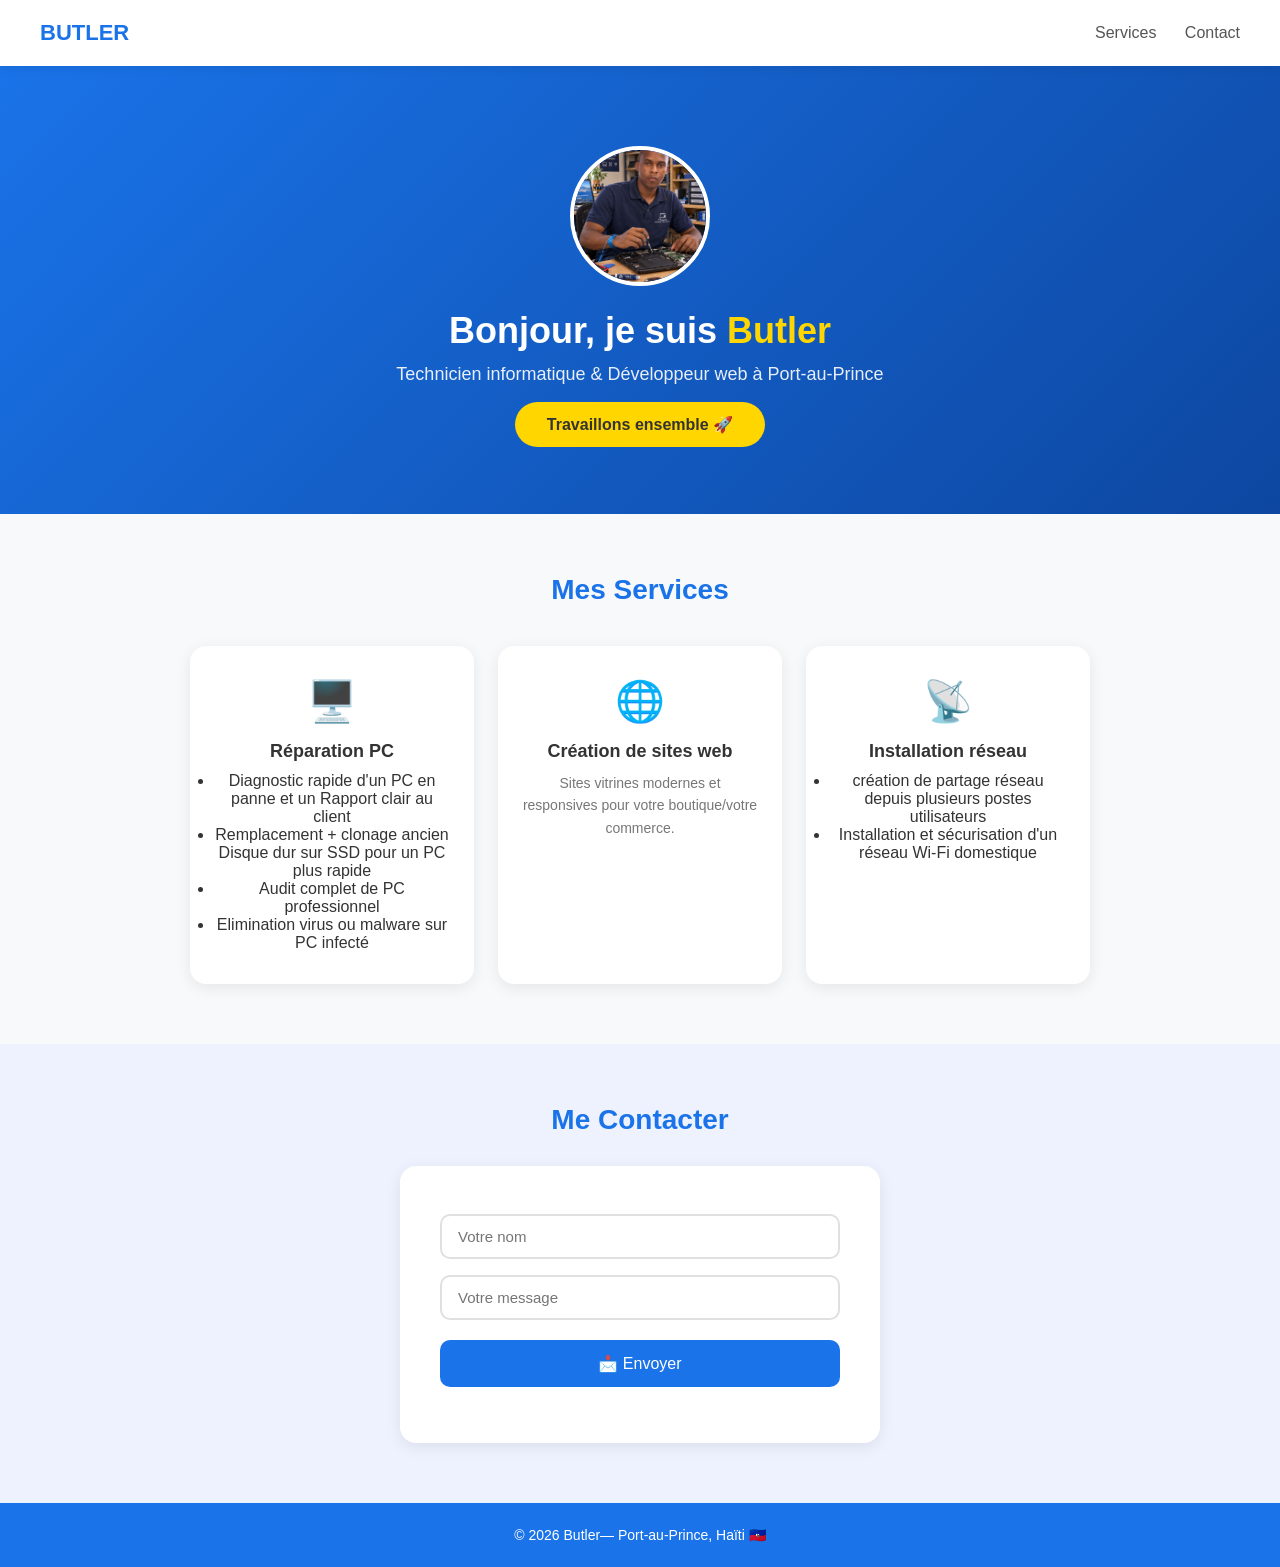
==== index1.html @ fb455bf8 "premier commit - mon portfolio" ====
<!DOCTYPE html>
<html lang="fr">
  <head>
    <meta charset="UTF-8">
    <meta name="viewport" content="width=device-width, initial-scale=1.0">
    <title>Butler— Technicien & Développeur Web</title>
    <link rel="stylesheet" href="style1.css">
  </head>
  <body>

    <!-- NAVIGATION -->
    <nav>
      <span class="logo"> BUTLER </span>
      <div class="nav-liens">
        <a href="#services">Services</a>
        <a href="#contact">Contact</a>
      </div>
    </nav>

    <!-- HERO -->
    <section class="hero">
      <img src="Technicien en action.png" alt="Ma photo">
      <h1>Bonjour, je suis <span>Butler</span></h1>
      <p>Technicien informatique & Développeur web à Port-au-Prince</p>
      <a href="#contact" class="btn-hero">Travaillons ensemble 🚀</a>
    </section>

    <!-- SERVICES -->
    <section id="services" class="services fade-in">
      <h2>Mes Services</h2>
        <div class="grille">

        <div class="carte-service">
          <div class="icone">🖥️</div>
          <h3>Réparation PC</h3>
          <ul>
            <li>Diagnostic rapide d'un PC en panne et un Rapport clair au client</li>
            <li>Remplacement + clonage ancien Disque dur sur SSD pour un PC plus rapide</li>
            <li>Audit complet de PC professionnel</li>
            <li>Elimination virus ou malware sur PC infecté</li>
           </ul>
        </div>

        <div class="carte-service">
          <div class="icone">🌐</div>
          <h3>Création de sites web</h3>
          <p>Sites vitrines modernes et responsives pour votre boutique/votre commerce.</p>
        </div>

        <div class="carte-service">
          <div class="icone">📡</div>
                <h3>Installation réseau</h3>
                <ul>
                    <li>création de partage réseau depuis plusieurs postes utilisateurs</li>
                    <li>Installation et sécurisation d'un réseau Wi-Fi domestique</li> 
                </ul>    
            </div>
      </div>
    </section>

    <!-- CONTACT -->
    <section id="contact" class="contact fade-in">
      <h2>Me Contacter</h2>
      <div class="carte">
        <input type="text" id="nom" placeholder="Votre nom">
        <input type="text" id="message" placeholder="Votre message">
        <button onclick="envoyerMessage()">📩 Envoyer</button>
        <p id="reponse"></p>
      </div>
    </section>

    <footer>
      <p>© 2026 Butler— Port-au-Prince, Haïti 🇭🇹</p>
    </footer>

    <script src="script.js"></script>
  </body>
</html>
---- style1.css ----
/* ===== BASE ===== */
* {
  margin: 0;
  padding: 0;
  box-sizing: border-box;
}

body {
  font-family: 'Arial', sans-serif;
  background-color: #f8f9fa;
  color: #333;
}

/* ===== NAVIGATION ===== */
nav {
  display: flex;
  justify-content: space-between;
  align-items: center;
  padding: 20px 40px;
  background-color: #ffffff;
  box-shadow: 0 2px 10px rgba(0,0,0,0.08);
  position: sticky;
  top: 0;
  z-index: 100;
}

.logo {
  font-size: 22px;
  font-weight: bold;
  color: #1a73e8;
}

.nav-liens a {
  margin-left: 24px;
  text-decoration: none;
  color: #555;
  font-weight: 500;
}

.nav-liens a:hover {
  color: #1a73e8;
}

/* ===== HERO ===== */
.hero {
  text-align: center;
  padding: 80px 20px;
  background: linear-gradient(135deg, #1a73e8 0%, #0d47a1 100%);
  color: white;
}

.hero img {
  width: 140px;
  height:140px;
  border-radius: 50%;
  border: 4px solid white;
  object-fit: cover;
  margin-bottom: 20px;
}

.hero h1 {
  font-size: 36px;
  margin-bottom: 12px;
}

.hero h1 span {
  color: #ffd600;
}

.hero p {
  font-size: 18px;
  opacity: 0.9;
  margin-bottom: 30px;
}

.btn-hero {
  background-color: #ffd600;
  color: #333;
  padding: 14px 32px;
  border-radius: 25px;
  text-decoration: none;
  font-weight: bold;
  font-size: 16px;
  transition: 0.3s;
}

.btn-hero:hover {
  transform: scale(1.05);
  background-color: #ffca00;
}

/* ===== SERVICES ===== */
.services {
  padding: 60px 20px;
  text-align: center;
}

.services h2 {
  font-size: 28px;
  margin-bottom: 40px;
  color: #1a73e8;
}

.grille {
  display: grid;
  grid-template-columns: repeat(auto-fit, minmax(220px, 1fr));
  gap: 24px;
  max-width: 900px;
  margin: 0 auto;
}

.carte-service {
  background: white;
  padding: 32px 24px;
  border-radius: 16px;
  box-shadow: 0 4px 16px rgba(0,0,0,0.08);
  transition: 0.3s;
}

.carte-service:hover {
  transform: translateY(-6px);
  box-shadow: 0 8px 24px rgba(0,0,0,0.12);
}

.icone {
  font-size: 40px;
  margin-bottom: 16px;
}

.carte-service h3 {
  font-size: 18px;
  margin-bottom: 10px;
  color: #333;
}

.carte-service p {
  color: #777;
  font-size: 14px;
  line-height: 1.6;
}

/* ===== CONTACT ===== */
.contact {
  padding: 60px 20px;
  background-color: #eef2ff;
  text-align: center;
}

.contact h2 {
  font-size: 28px;
  margin-bottom: 30px;
  color: #1a73e8;
}

.contact .carte {
  background: white;
  max-width: 480px;
  margin: 0 auto;
  padding: 40px;
  border-radius: 16px;
  box-shadow: 0 4px 16px rgba(0,0,0,0.08);
}

input {
  width: 100%;
  padding: 12px 16px;
  margin: 8px 0;
  border: 2px solid #e0e0e0;
  border-radius: 10px;
  font-size: 15px;
  outline: none;
  transition: 0.3s;
}

input:focus {
  border-color: #1a73e8;
}

button {
  width: 100%;
  padding: 14px;
  margin-top: 12px;
  background-color: #1a73e8;
  color: white;
  border: none;
  border-radius: 10px;
  font-size: 16px;
  cursor: pointer;
  transition: 0.3s;
}

button:hover {
  background-color: #1558b0;
  transform: scale(1.02);
}

#reponse {
  margin-top: 16px;
  font-weight: bold;
  color: #2a9d8f;
}

/* ===== FOOTER ===== */
footer {
  text-align: center;
  padding: 24px;
  background-color: #1a73e8;
  color: white;
  font-size: 14px;
}

/* ===== RESPONSIVE ===== */
@media (max-width: 600px) {
  nav {
    padding: 16px 20px;
  }

  .hero {
    padding: 60px 16px;
  }

  .hero h1 {
    font-size: 26px;
  }

  .grille {
    grid-template-columns: 1fr;
  }
}

/* ===== ANIMATIONS AU SCROLL ===== */
.fade-in {
  opacity: 0;
  transform: translateY(30px);
  transition: opacity 0.8s ease, transform 0.8s ease;
}

.fade-in.visible {
  opacity: 1;
  transform: translateY(0);
}
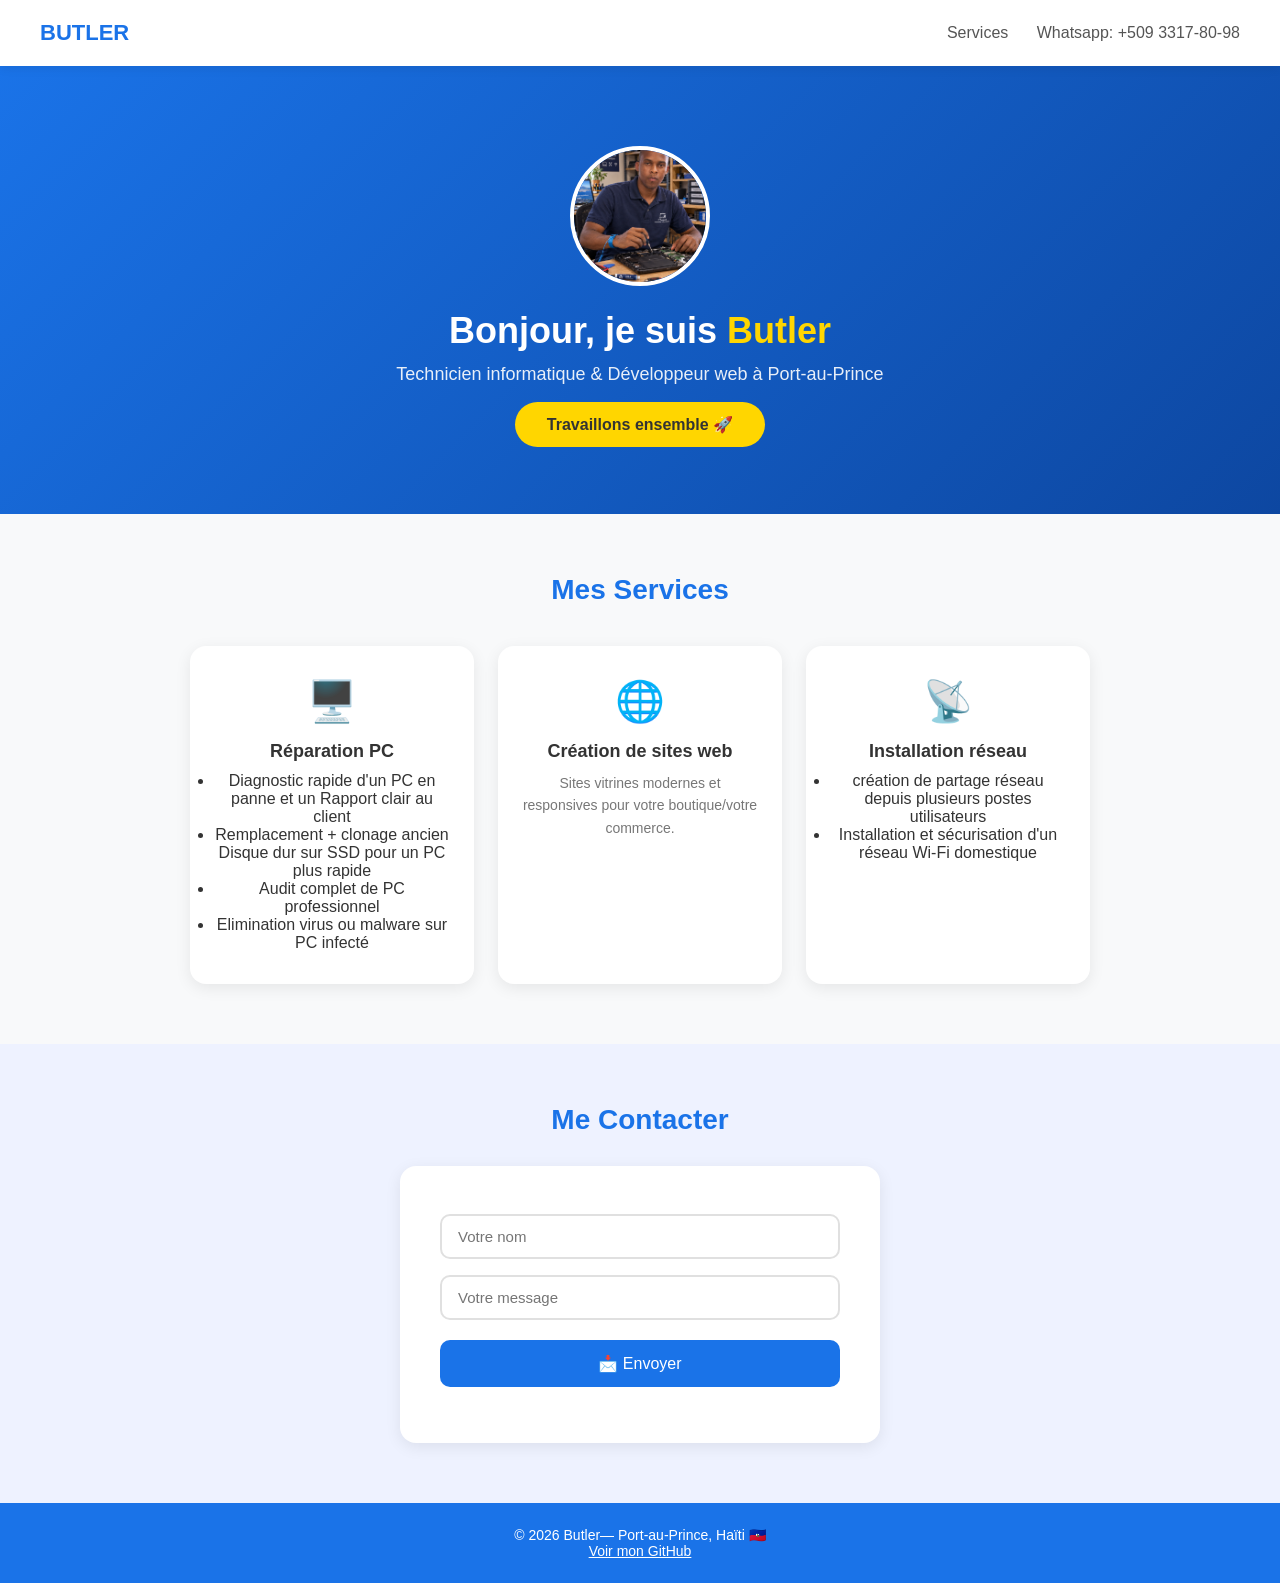
==== commit 422dd51b: "Update index1.html Ajout lien WhatsApp et lien GitHub" ====
--- a/index1.html
+++ b/index1.html
@@ -13,7 +13,7 @@
       <span class="logo"> BUTLER </span>
       <div class="nav-liens">
         <a href="#services">Services</a>
-        <a href="#contact">Contact</a>
+        <a href="https://wa.me/50933178098"> Whatsapp: +509 3317-80-98</a>
       </div>
     </nav>
 
@@ -71,8 +71,9 @@
 
     <footer>
       <p>© 2026 Butler— Port-au-Prince, Haïti 🇭🇹</p>
+      <p><a href="https://github.com/manno007jose-jpg" target="_blank" style="color: white; text-decoration: underline;">Voir mon GitHub</a></p>
     </footer>
 
     <script src="script.js"></script>
   </body>
-</html>+</html>
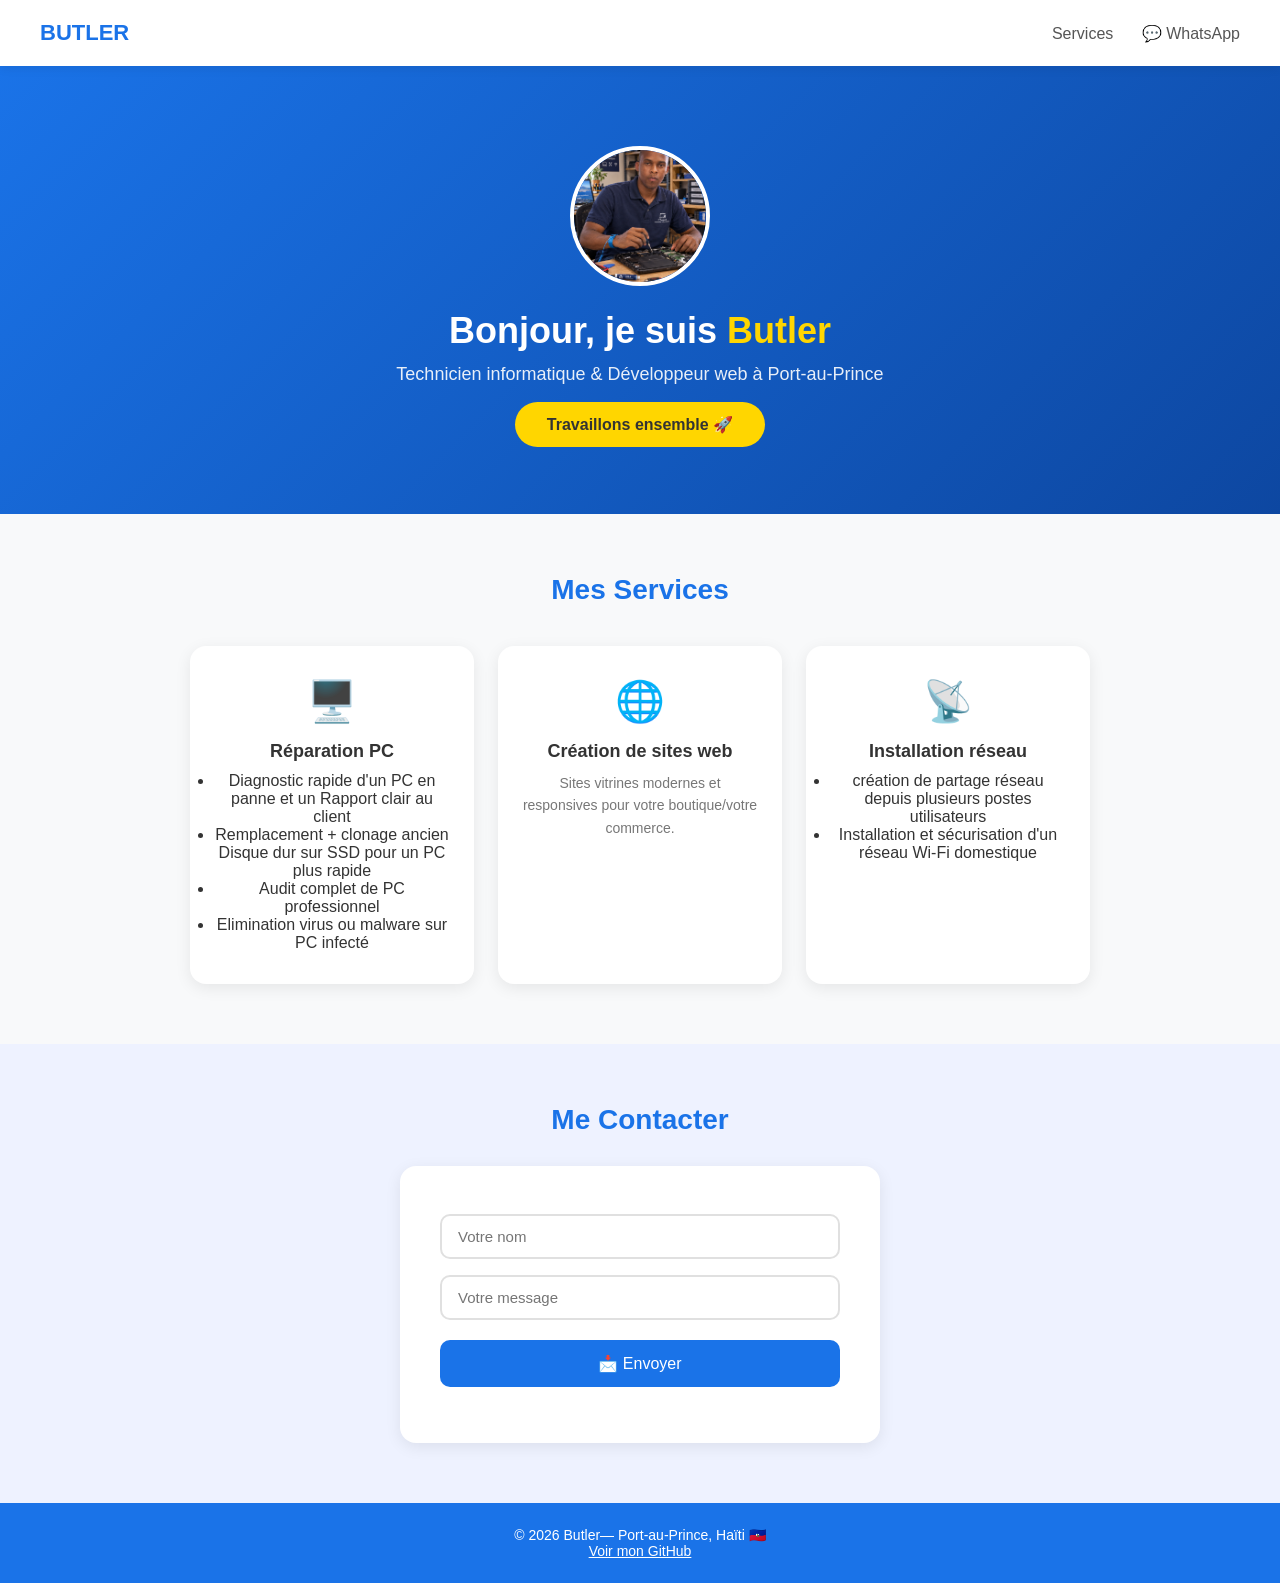
==== commit cb006005: "Update index1.html" ====
--- a/index1.html
+++ b/index1.html
@@ -13,7 +13,7 @@
       <span class="logo"> BUTLER </span>
       <div class="nav-liens">
         <a href="#services">Services</a>
-        <a href="https://wa.me/50933178098"> Whatsapp: +509 3317-80-98</a>
+        <a href="https://wa.me/50933178098" target="_blank">💬 WhatsApp</a>
       </div>
     </nav>
 
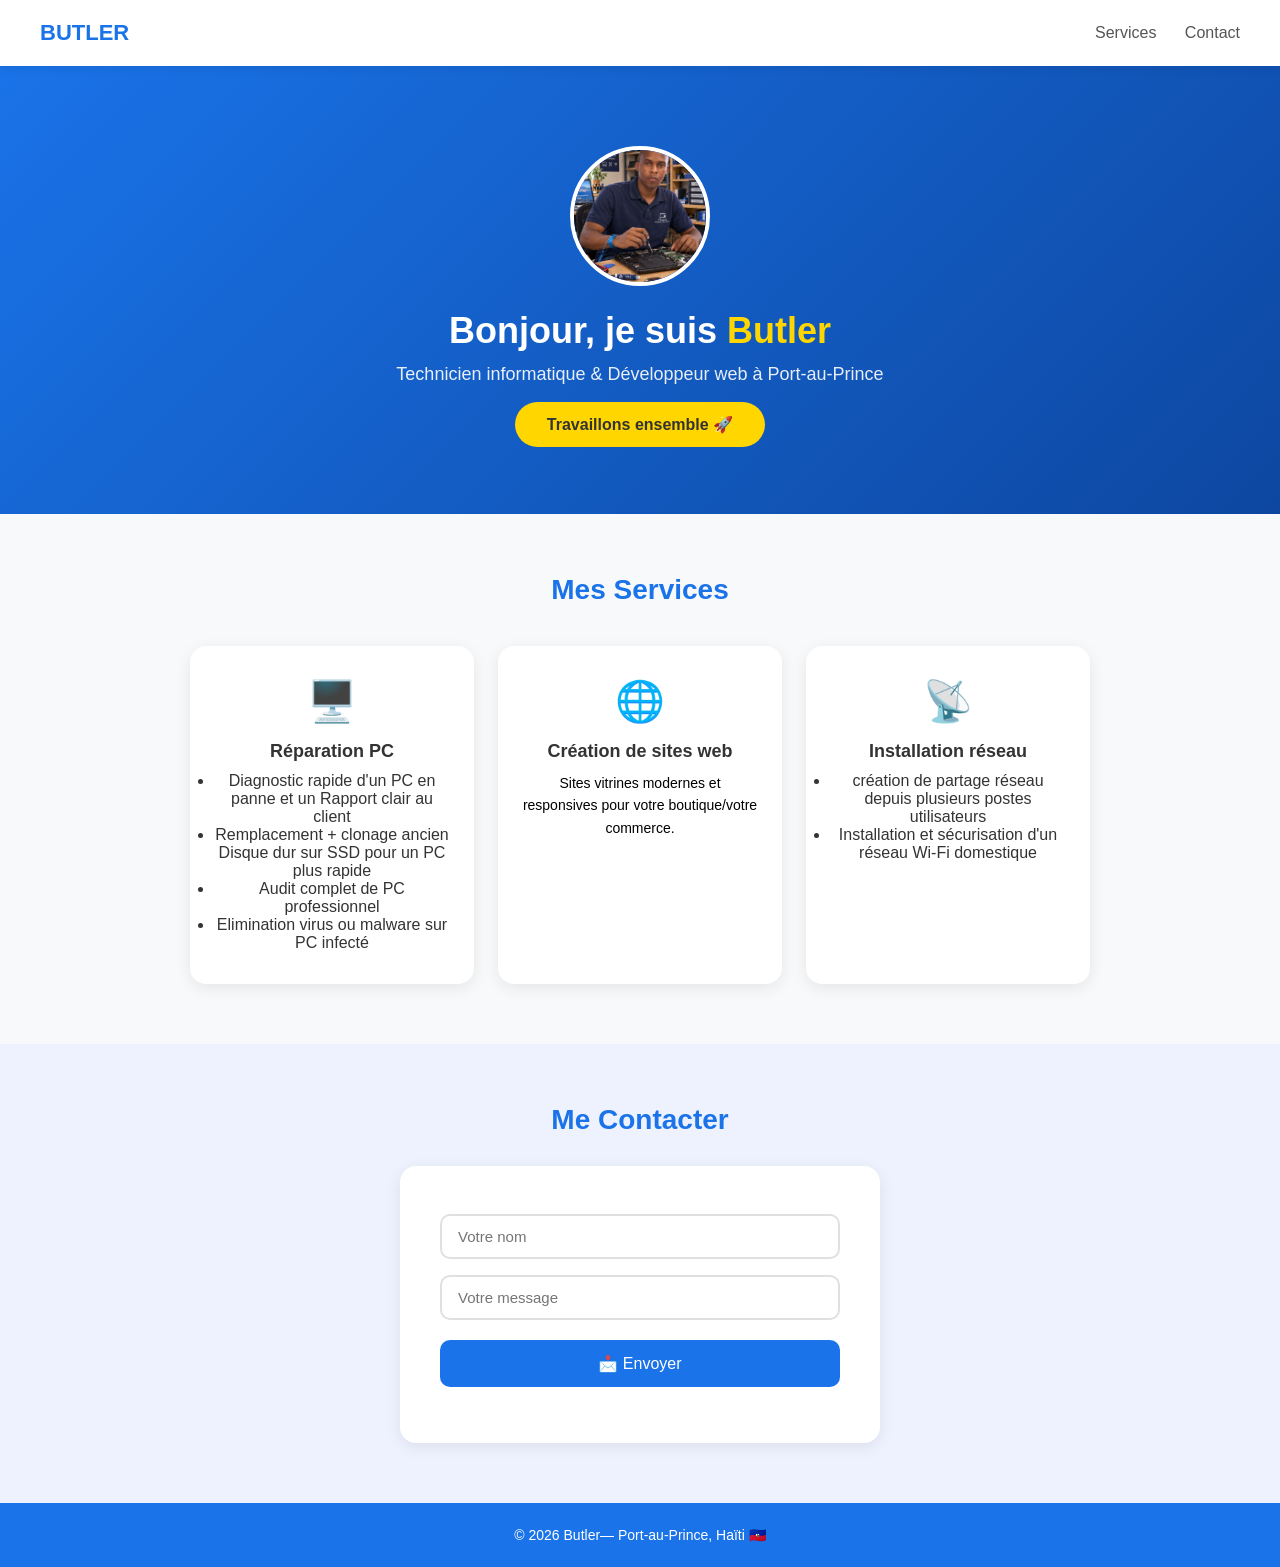
==== commit 78c09ad7: "Ajout SEO et open graph" ====
--- a/index1.html
+++ b/index1.html
@@ -1,11 +1,24 @@
 <!DOCTYPE html>
 <html lang="fr">
+
   <head>
     <meta charset="UTF-8">
     <meta name="viewport" content="width=device-width, initial-scale=1.0">
-    <title>Butler— Technicien & Développeur Web</title>
+    <link rel="icon" href="data:image/svg+xml,<svg xmlns=%22http://www.w3.org/2000/svg%22 viewBox=%220 0 100 100%22><text y=%22.9em%22 font-size=%2290%22>💻</text></svg>">
+    <title> Butler ꟷ Technicien & Développeur Web | Port-au-Prince </title>
+    
+    <!--SEO (search engine optimization)-->
+    <meta name="description" content="Butler Emmanuelꟷtechnicien informatique et développeur web en plaine du cul-de-sac. Reparation PC, création site web pour commerces, installation réseau">
+    <meta name="keywords" content="Technicien informatique Port-au-Prince, developpeur web Haïti, réparation PC, création site web Haïti">
+    
+    <meta property="og: title" content="Butler ꟷ Technicien & Développeur Web | Port-au-Prince">
+    <meta property="og: description" content="Réparation Ordinateur, création site web pour commerce, installation réseau">
+    <meta property="og: image" content="https://butler-company.netlify.app">
+    <meta property="og: type" content="website">
+
     <link rel="stylesheet" href="style1.css">
   </head>
+
   <body>
 
     <!-- NAVIGATION -->
@@ -13,13 +26,13 @@
       <span class="logo"> BUTLER </span>
       <div class="nav-liens">
         <a href="#services">Services</a>
-        <a href="https://wa.me/50933178098" target="_blank">💬 WhatsApp</a>
+        <a href="https://wa.me/50933178098">Contact</a>
       </div>
     </nav>
 
     <!-- HERO -->
     <section class="hero">
-      <img src="Technicien en action.png" alt="Ma photo">
+      <img src="technicien en action_taille img réduit.jpg" alt="Ma photo">
       <h1>Bonjour, je suis <span>Butler</span></h1>
       <p>Technicien informatique & Développeur web à Port-au-Prince</p>
       <a href="#contact" class="btn-hero">Travaillons ensemble 🚀</a>
@@ -54,7 +67,7 @@
                     <li>création de partage réseau depuis plusieurs postes utilisateurs</li>
                     <li>Installation et sécurisation d'un réseau Wi-Fi domestique</li> 
                 </ul>    
-            </div>
+        </div>
       </div>
     </section>
 
@@ -71,9 +84,8 @@
 
     <footer>
       <p>© 2026 Butler— Port-au-Prince, Haïti 🇭🇹</p>
-      <p><a href="https://github.com/manno007jose-jpg" target="_blank" style="color: white; text-decoration: underline;">Voir mon GitHub</a></p>
     </footer>
 
     <script src="script.js"></script>
   </body>
-</html>
+</html>
--- a/style1.css
+++ b/style1.css
@@ -134,7 +134,7 @@
 }
 
 .carte-service p {
-  color: #777;
+  color: black;
   font-size: 14px;
   line-height: 1.6;
 }
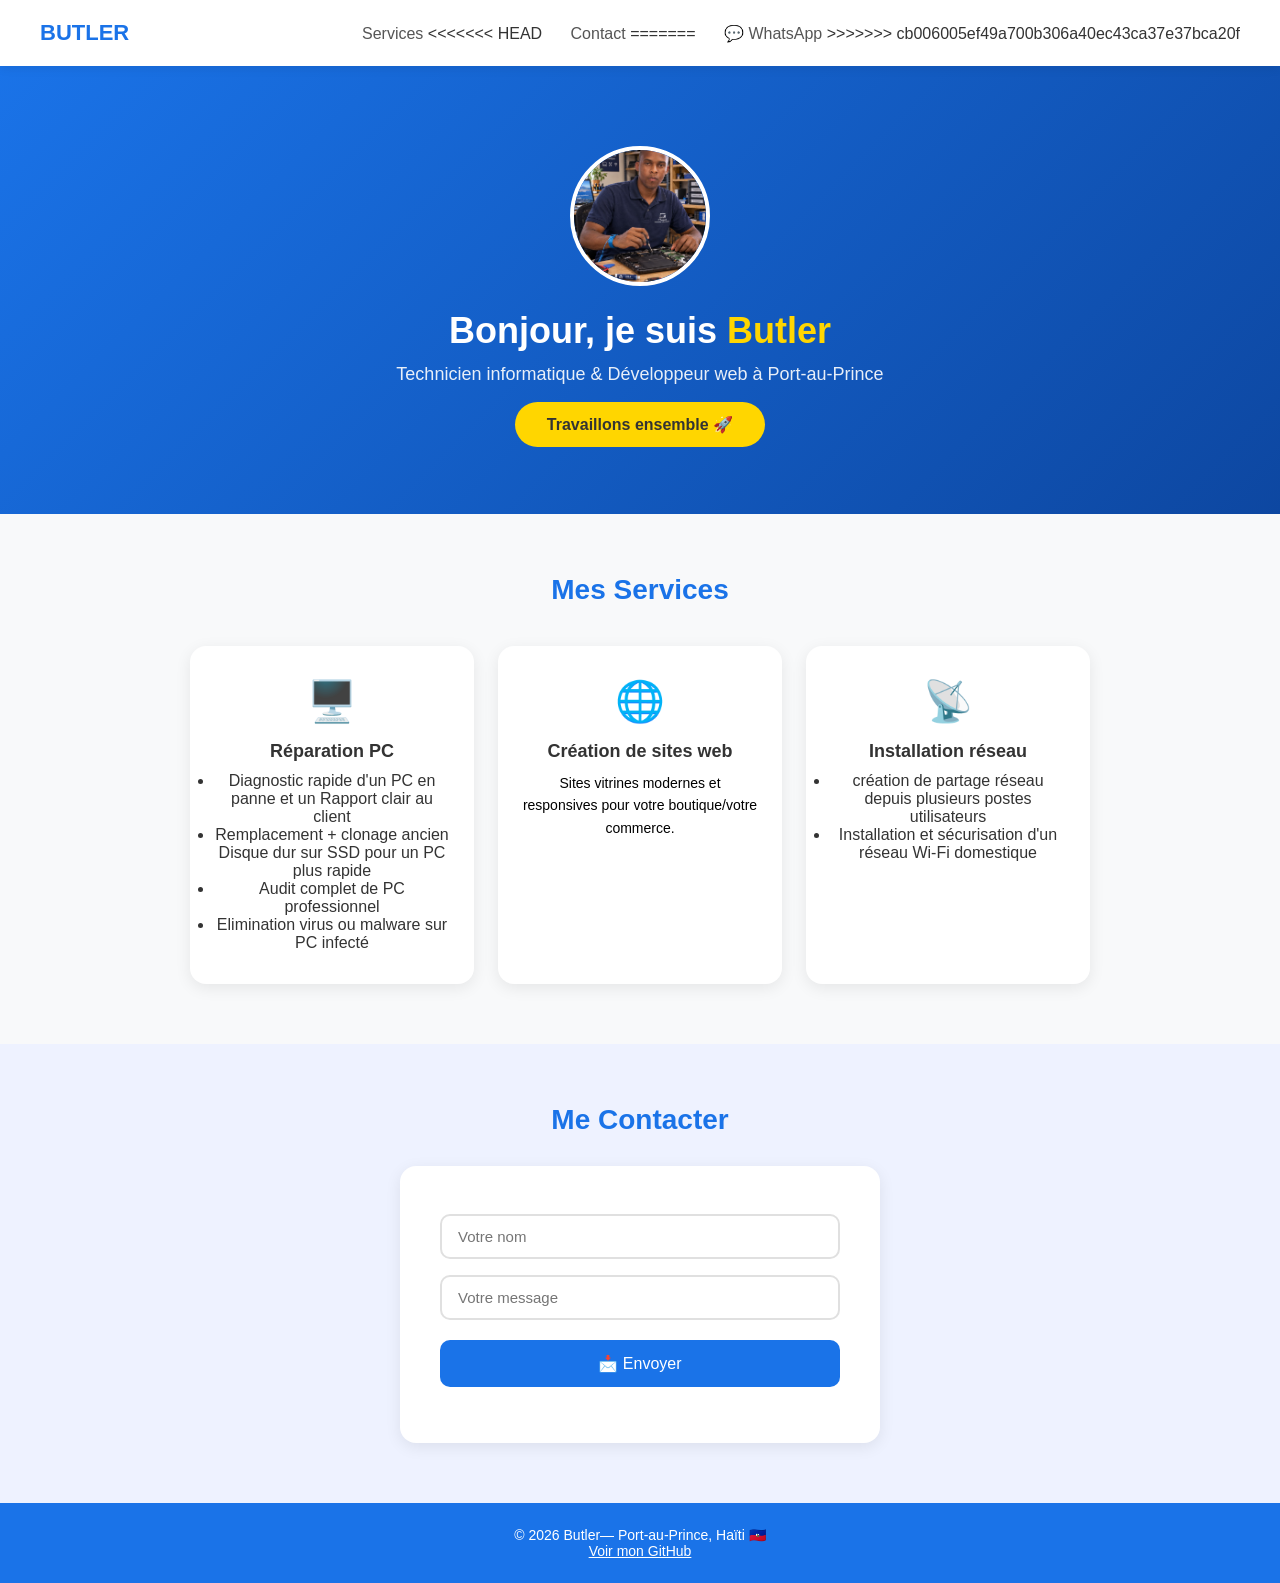
==== commit 9f24803b: "Ajout icone a l'onglet, meta tags essentiels, balises propre pour partage whatsapp Facebook, fcihier" ====
--- a/index1.html
+++ b/index1.html
@@ -26,13 +26,17 @@
       <span class="logo"> BUTLER </span>
       <div class="nav-liens">
         <a href="#services">Services</a>
+<<<<<<< HEAD
         <a href="https://wa.me/50933178098">Contact</a>
+=======
+        <a href="https://wa.me/50933178098" target="_blank">💬 WhatsApp</a>
+>>>>>>> cb006005ef49a700b306a40ec43ca37e37bca20f
       </div>
     </nav>
 
     <!-- HERO -->
     <section class="hero">
-      <img src="technicien en action_taille img réduit.jpg" alt="Ma photo">
+      <img src="technicien en action_taille img reduit.jpg" alt="Ma photo">
       <h1>Bonjour, je suis <span>Butler</span></h1>
       <p>Technicien informatique & Développeur web à Port-au-Prince</p>
       <a href="#contact" class="btn-hero">Travaillons ensemble 🚀</a>
@@ -84,8 +88,9 @@
 
     <footer>
       <p>© 2026 Butler— Port-au-Prince, Haïti 🇭🇹</p>
+      <p><a href="https://github.com/manno007jose-jpg" target="_blank" style="color: white; text-decoration: underline;">Voir mon GitHub</a></p>
     </footer>
 
     <script src="script.js"></script>
   </body>
-</html>+</html>
